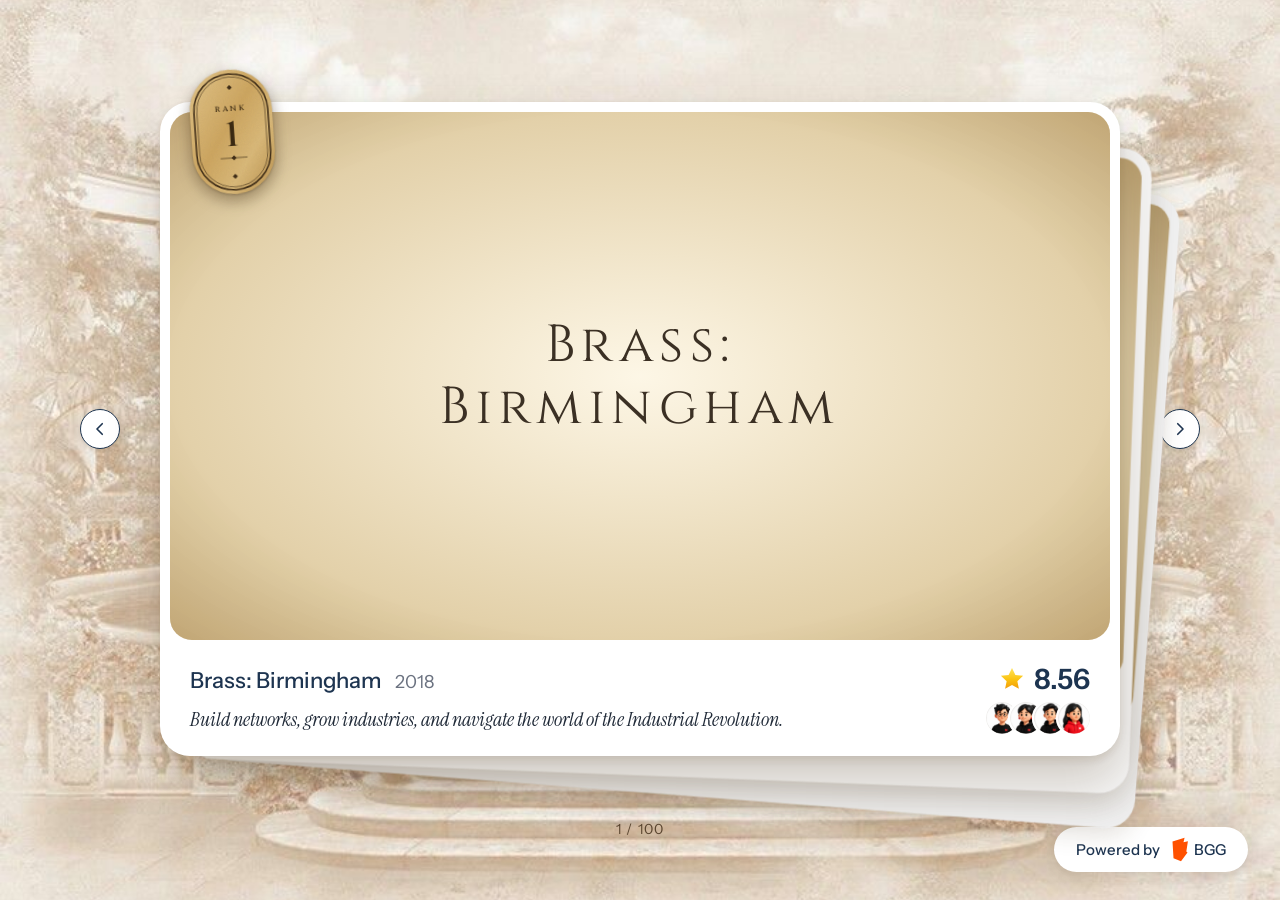
==== index.html @ 5e488d71 "Use illustrated player portraits for the best-player avatars Co-Authored-By: Claude Opus 5.5 <norepl" ====
<!doctype html>
<html lang="en">
<head>
  <meta charset="utf-8">
  <meta name="viewport" content="width=device-width, initial-scale=1">
  <title>Top 100 Board Games</title>
  <meta name="description" content="The 100 highest ranked board games on BoardGameGeek, one at a time.">
  <link rel="preconnect" href="https://fonts.googleapis.com">
  <link rel="preconnect" href="https://fonts.gstatic.com" crossorigin>
  <link href="https://fonts.googleapis.com/css2?family=Cinzel:wght@600&family=Instrument+Sans:wght@400;500;600&family=Instrument+Serif:ital@0;1&display=swap" rel="stylesheet">
  <link rel="stylesheet" href="styles.css">
</head>
<body>
  <div class="landscape" aria-hidden="true"></div>

  <!-- gradients and textures shared by every card -->
  <svg width="0" height="0" style="position:absolute" aria-hidden="true">
    <defs>
      <linearGradient id="gold" x1="0" y1="0" x2="1" y2="1">
              <stop offset="0" stop-color="#e6c98d"/>
              <stop offset=".45" stop-color="#cfa760"/>
              <stop offset=".7" stop-color="#dcbb7a"/>
              <stop offset="1" stop-color="#b98f4a"/>
            </linearGradient>
            <!-- faint paper grain -->
            <filter id="paper" x="0" y="0" width="100%" height="100%">
              <feTurbulence type="fractalNoise" baseFrequency=".9" numOctaves="2" seed="4" result="n"/>
              <feColorMatrix in="n" type="matrix" values="0 0 0 0 .35  0 0 0 0 .25  0 0 0 0 .12  0 0 0 .22 0" result="grain"/>
              <feComposite in="grain" in2="SourceGraphic" operator="in" result="g"/>
              <feMerge><feMergeNode in="SourceGraphic"/><feMergeNode in="g"/></feMerge>
            </filter>
      <linearGradient id="starGold" x1="0" y1="0" x2="0" y2="1">
                  <stop offset="0" stop-color="#ffe45c"/>
                  <stop offset=".55" stop-color="#fbc311"/>
                  <stop offset="1" stop-color="#f29d0a"/>
                </linearGradient>
    </defs>
  </svg>


  <main class="stage" aria-roledescription="carousel" aria-label="Top 100 board games">
    <button class="nav prev" type="button" aria-label="Previous game">
      <svg viewBox="0 0 24 24"><path d="M15 5l-7 7 7 7"/></svg>
    </button>

    <!-- the deck: the front card plus the next games fanned out behind it -->
    <div class="deck" aria-live="polite"></div>

    <button class="nav next" type="button" aria-label="Next game">
      <svg viewBox="0 0 24 24"><path d="M9 5l7 7-7 7"/></svg>
    </button>
  </main>

  <p class="counter"></p>
  <a class="credit" href="https://boardgamegeek.com" target="_blank" rel="noopener" aria-label="Powered by BoardGameGeek">
    Powered by
    <svg class="bgg-mark" viewBox="0 0 24 30" aria-hidden="true"><path d="M3 5.5 L17.5 1 L16.2 6.4 L21.5 5 L19.6 17.5 L21 18.6 L13.2 29 L4.2 25.6 Z"/></svg>
    BGG
  </a>

  <template id="card-template">
    <article class="card">
      <!-- ranking number on a golden label -->
      <div class="rank">
        <svg class="rank-tag" viewBox="0 0 100 150" aria-hidden="true">
          <rect x="1" y="1" width="98" height="148" rx="49" fill="url(#gold)" filter="url(#paper)"/>
          <rect x="6" y="6" width="88" height="138" rx="44" fill="none" stroke="#3f2d17" stroke-width="1.8"/>
          <rect x="9.5" y="9.5" width="81" height="131" rx="40.5" fill="none" stroke="#3f2d17" stroke-width=".7"/>
          <path d="M50 19 l3 3 -3 3 -3 -3z M50 125 l3 3 -3 3 -3 -3z" fill="#3f2d17"/>
          <text class="rank-caption" x="50" y="50">RANK</text>
          <path d="M34 106 h32" stroke="#3f2d17" stroke-width=".8"/>
          <path d="M50 103 l3 3 -3 3 -3 -3z" fill="#3f2d17"/>
          <text class="rank-text" x="50" y="92"></text>
        </svg>
        <span class="visually-hidden rank-label"></span>
      </div>
      <div class="art">
        <img alt="">
        <div class="placeholder"><span></span></div>
      </div>
      <div class="info">
        <div class="text">
          <h1><span class="name"></span> <span class="year"></span></h1>
          <p class="description"></p>
        </div>
        <div class="stats">
          <p class="rating">
            <svg viewBox="0 0 24 24" class="star" aria-hidden="true">
              <path d="M12 2.5l2.9 6 6.6.8-4.9 4.6 1.3 6.5L12 17.1l-5.9 3.3 1.3-6.5-4.9-4.6 6.6-.8z"/></svg>
            <span class="rating-value"></span>
          </p>
          <!-- best player count: one avatar per player, label on hover -->
          <div class="players" tabindex="0">
            <div class="avatars" aria-hidden="true"></div>
            <span class="players-tip" role="tooltip"></span>
          </div>
        </div>
      </div>
    </article>
  </template>

  <script src="data/games.js"></script>
  <script src="app.js"></script>
</body>
</html>
---- styles.css ----
:root {
  --ink: #1d3450;
  --muted: #6b7280;
  --card: #ffffff;
  --gold: #f5b90a;
}

* { box-sizing: border-box; }

html, body { height: 100%; margin: 0; }

body {
  font-family: "Instrument Sans", system-ui, sans-serif;
  color: var(--ink);
  background: #efe3d2;
  overflow-x: hidden;
  display: flex;
  flex-direction: column;
  align-items: center;
  justify-content: center;
  min-height: 100vh;
  padding: 72px 16px 32px;
}

.landscape {
  position: fixed;
  inset: 0;
  z-index: -1;
  background: #efe3d2 url("assets/background.jpg") center / cover no-repeat;
}

/* ---------- slideshow ---------- */

.stage {
  display: flex;
  align-items: center;
  gap: 40px;
  width: 100%;
  max-width: 1300px;
  justify-content: center;
}

.nav {
  flex: none;
  width: 40px;
  height: 40px;
  border-radius: 50%;
  border: 1.5px solid var(--ink);
  background: #fff;
  box-shadow: 0 2px 6px rgba(60, 40, 15, .15);
  display: grid;
  place-items: center;
  cursor: pointer;
  transition: transform .15s ease, background .15s ease;
}
.nav:hover { transform: scale(1.08); }
.nav:focus-visible { outline: 3px solid var(--ink); outline-offset: 3px; }
.nav svg {
  width: 18px;
  height: 18px;
  fill: none;
  stroke: var(--ink);
  stroke-width: 2.2;
  stroke-linecap: round;
  stroke-linejoin: round;
}

/* ---------- the deck ---------- */

.deck {
  position: relative;
  width: 100%;
  max-width: 960px;
}

.card {
  position: absolute;
  inset: 0;
  width: 100%;
  background: var(--card);
  border-radius: 30px;
  padding: 10px;
  box-shadow: 0 24px 50px rgba(80, 55, 25, .25), 0 4px 10px rgba(80, 55, 25, .12);
  transform-origin: 20% 100%;
  transition:
    transform .95s cubic-bezier(.45, .05, .2, 1),
    opacity .8s ease,
    filter .95s ease,
    box-shadow .95s ease;
}
/* the front card sets the deck's height */
.card[data-pos="0"] { position: relative; z-index: 4; }
/* the next games, fanned out to the right */
.card[data-pos="1"] {
  z-index: 3;
  transform: translate(20px, 8px) rotate(2.2deg) scale(.985);
  filter: brightness(.97);
  box-shadow: 0 12px 30px rgba(80, 55, 25, .18);
}
.card[data-pos="2"] {
  z-index: 2;
  transform: translate(38px, 16px) rotate(4.4deg) scale(.97);
  filter: brightness(.94);
  box-shadow: 0 10px 24px rgba(80, 55, 25, .14);
}
/* waiting at the very back, or leaving from there */
.card[data-pos="3"] {
  z-index: 1;
  transform: translate(52px, 22px) rotate(6deg) scale(.955);
  opacity: 0;
}
/* tossed off to the left (or arriving from there) */
.card[data-pos="out"] {
  z-index: 5;
  transform: translate(-75%, 40px) rotate(-12deg);
  opacity: 0;
}
.card[data-pos="out"] { transition-duration: .95s, .65s, .95s, .95s; }
/* the cards behind follow a beat later, so the deck settles like a cascade */
.card[data-pos="1"] { transition-delay: .06s; }
.card[data-pos="2"] { transition-delay: .12s; }
/* only the front card shows its tag and text; the rest show just their edges and art */
.card .rank,
.card .info { transition: opacity .5s ease .15s; }
.card:not([data-pos="0"]) .rank,
.card:not([data-pos="0"]) .info { opacity: 0; }

.art {
  position: relative;
  aspect-ratio: 16 / 9;
  border-radius: 22px;
  overflow: hidden;
  background: #efe6d2;
}
.art img {
  width: 100%;
  height: 100%;
  object-fit: cover;
  display: block;
}
.art img[hidden] { display: none; }

/* shown until real artwork arrives from BoardGameGeek */
.placeholder {
  position: absolute;
  inset: 0;
  display: grid;
  place-items: center;
  padding: 32px;
  text-align: center;
  background:
    radial-gradient(ellipse at center, rgba(255, 250, 235, .9), rgba(226, 208, 168, .9) 70%, rgba(190, 162, 112, .95)),
    #e8d9b5;
}
.placeholder[hidden] { display: none; }
.placeholder span {
  font-family: "Cinzel", Georgia, serif;
  font-size: clamp(24px, 4.2vw, 52px);
  letter-spacing: .12em;
  color: #3b3024;
  line-height: 1.2;
  max-width: 14ch;
}

/* ---------- ranking number: golden label ---------- */

.rank {
  position: absolute;
  top: -30px;
  left: 26px;
  z-index: 2;
  width: 84px;
  height: 126px;
  transform: rotate(-4deg);
  transform-origin: top left;
  filter: drop-shadow(0 6px 8px rgba(60, 40, 15, .35)) drop-shadow(0 1px 1px rgba(60, 40, 15, .3));
  pointer-events: none;
}
.rank-tag { width: 100%; height: 100%; display: block; }
.rank-text {
  font-family: "Cinzel", Georgia, serif;
  font-weight: 600;
  font-size: 42px;
  fill: #3a2912;
  text-anchor: middle;
}
.rank-text.long { font-size: 32px; }
.rank-caption {
  font-family: "Cinzel", Georgia, serif;
  font-weight: 600;
  font-size: 9px;
  letter-spacing: 3px;
  fill: #3a2912;
  text-anchor: middle;
}

.visually-hidden {
  position: absolute;
  width: 1px;
  height: 1px;
  overflow: hidden;
  clip-path: inset(50%);
  white-space: nowrap;
}

/* ---------- details ---------- */

.info {
  display: flex;
  justify-content: space-between;
  align-items: flex-end;
  gap: 32px;
  padding: 22px 20px 12px;
}

h1 {
  margin: 0 0 10px;
  font-size: 22px;
  font-weight: 500;
  line-height: 1.3;
}
.year { color: var(--muted); font-weight: 400; font-size: 18px; margin-left: 10px; }

.description {
  margin: 0;
  font-family: "Instrument Serif", Georgia, serif;
  font-style: italic;
  font-size: 20px;
  line-height: 1.45;
  color: #1f2937;
}

.stats { flex: none; text-align: right; }
.stats p {
  margin: 0;
  display: flex;
  align-items: center;
  justify-content: flex-end;
  gap: 8px;
  white-space: nowrap;
}
.rating { font-size: 28px; font-weight: 600; margin-bottom: 6px !important; }
/* player avatars, adapted from Watermelon UI "Avatar 19" (MIT) */
.players {
  position: relative;
  display: flex;
  justify-content: flex-end;
  outline: none;
  cursor: default;
}
.avatars { display: flex; }
.avatar {
  display: grid;
  place-items: center;
  width: 32px;
  height: 32px;
  border-radius: 50%;
  box-shadow: 0 0 0 2px var(--card);
  background: #f3f1ee;
  object-fit: cover;
  color: #fff;
  font-size: 12px;
  font-weight: 600;
  transition: transform .25s ease;
}
.avatar + .avatar { margin-left: -8px; }
.avatar.more { background: #ece6da; color: var(--ink); }
/* on hover each player hops up in turn */
.players:hover .avatar,
.players:focus-visible .avatar { transform: translateY(-2px); }
.players .avatar:nth-child(2) { transition-delay: .03s; }
.players .avatar:nth-child(3) { transition-delay: .06s; }
.players .avatar:nth-child(4) { transition-delay: .09s; }

.players-tip {
  position: absolute;
  top: 50%;
  right: calc(100% + 10px);
  padding: 4px 8px;
  border-radius: 6px;
  background: var(--ink);
  color: #fff;
  font-size: 12px;
  font-weight: 500;
  white-space: nowrap;
  opacity: 0;
  transform: translate(4px, -50%);
  transition: opacity .18s ease, transform .18s ease;
  pointer-events: none;
}
.players-tip::after {
  content: "";
  position: absolute;
  top: 50%;
  left: 100%;
  margin-top: -5px;
  border: 5px solid transparent;
  border-left-color: var(--ink);
}
.players:hover .players-tip,
.players:focus .players-tip { opacity: 1; transform: translate(0, -50%); }

.star { width: 28px; height: 28px; fill: url(#starGold); }

.counter {
  margin: 64px 0 0;
  font-size: 14px;
  letter-spacing: .08em;
  color: #5a4630;
}

.credit {
  position: fixed;
  right: 32px;
  bottom: 28px;
  display: flex;
  align-items: center;
  gap: 6px;
  padding: 10px 22px;
  border-radius: 999px;
  background: #fff;
  box-shadow: 0 4px 14px rgba(80, 55, 25, .15);
  color: var(--ink);
  font-size: 15px;
  font-weight: 500;
  text-decoration: none;
}
.credit:hover { box-shadow: 0 6px 18px rgba(80, 55, 25, .22); }
.bgg-mark { width: 20px; height: 25px; fill: #ff5100; margin-left: 4px; margin-right: -2px; }

/* ---------- small screens ---------- */

@media (max-width: 760px) {
  body { padding-top: 64px; }
  .stage { flex-wrap: wrap; gap: 20px; }
  .deck { order: -1; }
  .card { border-radius: 22px; padding: 8px; }
  .card[data-pos="1"] { transform: translate(8px, 6px) rotate(1.5deg) scale(.985); }
  .card[data-pos="2"] { transform: translate(15px, 12px) rotate(3deg) scale(.97); }
  .art { border-radius: 16px; }
  .rank { width: 64px; height: 96px; top: -24px; left: 16px; }
  .info { flex-direction: column; align-items: flex-start; gap: 16px; padding: 18px 10px 8px; }
  .stats { text-align: left; }
  .stats p, .players { justify-content: flex-start; }
  .players-tip { right: auto; left: calc(100% + 10px); transform: translate(-4px, -50%); }
  .players-tip::after { left: auto; right: 100%; border-left-color: transparent; border-right-color: var(--ink); }
  .rating { font-size: 24px; }
  .description { font-size: 18px; }
  .counter { margin-top: 28px; }
  .credit { position: static; margin-top: 14px; padding: 8px 18px; font-size: 14px; }
}

@media (prefers-reduced-motion: reduce) {
  .card, .nav, .card .rank, .card .info { transition: none; }
}
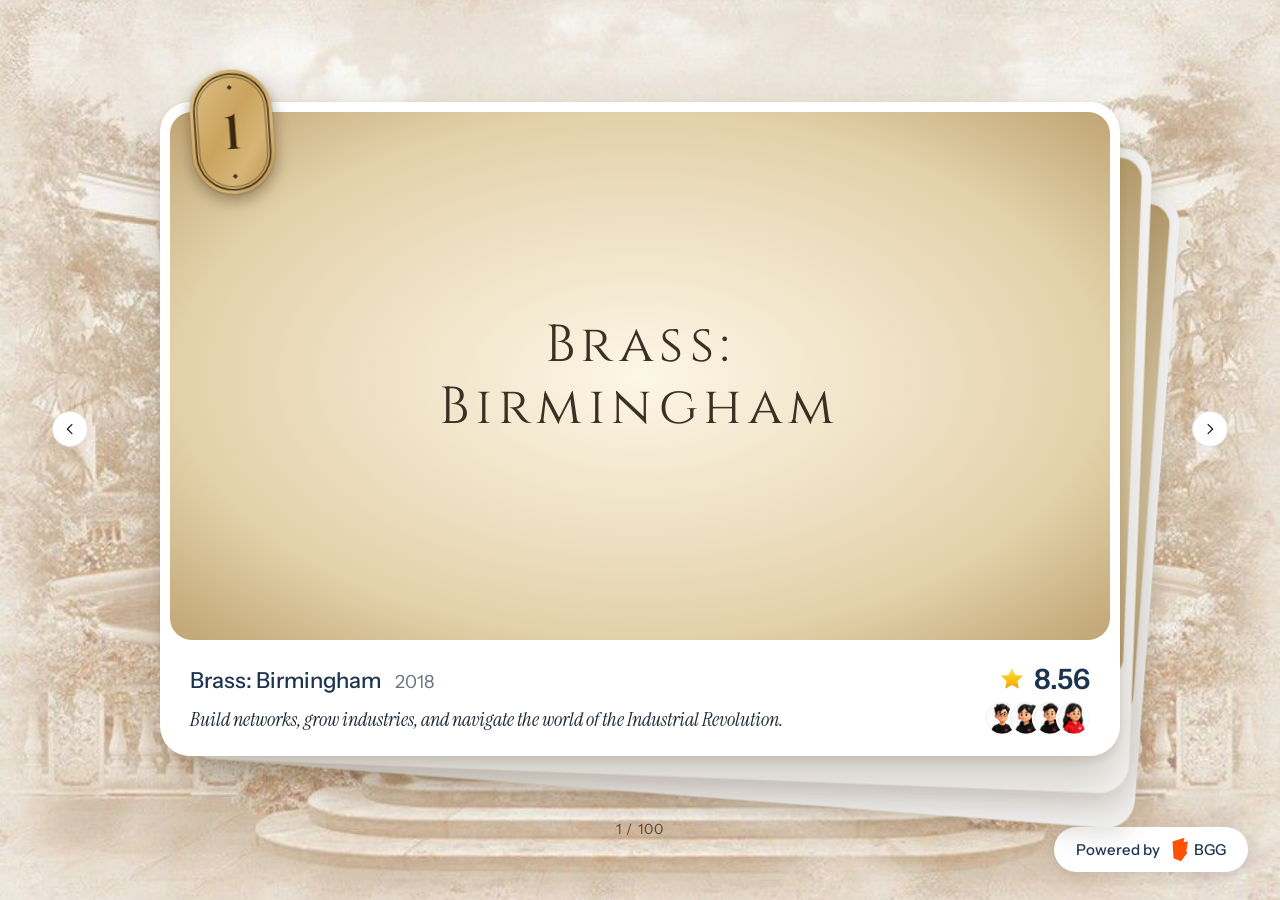
==== commit a7978bc8: "Rank tag shows just a larger number Co-Authored-By: Claude Opus 5.5 <noreply@anthropic.com> Claude-S" ====
--- a/index.html
+++ b/index.html
@@ -67,10 +67,7 @@
           <rect x="6" y="6" width="88" height="138" rx="44" fill="none" stroke="#3f2d17" stroke-width="1.8"/>
           <rect x="9.5" y="9.5" width="81" height="131" rx="40.5" fill="none" stroke="#3f2d17" stroke-width=".7"/>
           <path d="M50 19 l3 3 -3 3 -3 -3z M50 125 l3 3 -3 3 -3 -3z" fill="#3f2d17"/>
-          <text class="rank-caption" x="50" y="50">RANK</text>
-          <path d="M34 106 h32" stroke="#3f2d17" stroke-width=".8"/>
-          <path d="M50 103 l3 3 -3 3 -3 -3z" fill="#3f2d17"/>
-          <text class="rank-text" x="50" y="92"></text>
+          <text class="rank-text" x="50" y="75" dy=".35em"></text>
         </svg>
         <span class="visually-hidden rank-label"></span>
       </div>
--- a/styles.css
+++ b/styles.css
@@ -34,7 +34,7 @@
 .stage {
   display: flex;
   align-items: center;
-  gap: 40px;
+  gap: 72px;
   width: 100%;
   max-width: 1300px;
   justify-content: center;
@@ -42,25 +42,25 @@
 
 .nav {
   flex: none;
-  width: 40px;
-  height: 40px;
+  width: 36px;
+  height: 36px;
   border-radius: 50%;
-  border: 1.5px solid var(--ink);
+  border: 1px solid #e4e4e7;
   background: #fff;
-  box-shadow: 0 2px 6px rgba(60, 40, 15, .15);
+  box-shadow: 0 1px 2px rgba(0, 0, 0, .04);
   display: grid;
   place-items: center;
   cursor: pointer;
   transition: transform .15s ease, background .15s ease;
 }
-.nav:hover { transform: scale(1.08); }
+.nav:hover { transform: scale(1.06); border-color: #d4d4d8; }
 .nav:focus-visible { outline: 3px solid var(--ink); outline-offset: 3px; }
 .nav svg {
-  width: 18px;
-  height: 18px;
+  width: 16px;
+  height: 16px;
   fill: none;
-  stroke: var(--ink);
-  stroke-width: 2.2;
+  stroke: #18181b;
+  stroke-width: 1.8;
   stroke-linecap: round;
   stroke-linejoin: round;
 }
@@ -180,19 +180,11 @@
 .rank-text {
   font-family: "Cinzel", Georgia, serif;
   font-weight: 600;
-  font-size: 42px;
+  font-size: 58px;
   fill: #3a2912;
   text-anchor: middle;
 }
-.rank-text.long { font-size: 32px; }
-.rank-caption {
-  font-family: "Cinzel", Georgia, serif;
-  font-weight: 600;
-  font-size: 9px;
-  letter-spacing: 3px;
-  fill: #3a2912;
-  text-anchor: middle;
-}
+.rank-text.long { font-size: 38px; }
 
 .visually-hidden {
   position: absolute;
@@ -240,7 +232,7 @@
   white-space: nowrap;
 }
 .rating { font-size: 28px; font-weight: 600; margin-bottom: 6px !important; }
-/* player avatars, adapted from Watermelon UI "Avatar 19" (MIT) */
+/* player avatars, adapted from Watermelon UI "Avatar 16" and "Avatar 19" (MIT) */
 .players {
   position: relative;
   display: flex;
@@ -261,41 +253,35 @@
   color: #fff;
   font-size: 12px;
   font-weight: 600;
-  transition: transform .25s ease;
+  transition: transform .3s ease-in-out, box-shadow .3s ease-in-out;
 }
 .avatar + .avatar { margin-left: -8px; }
 .avatar.more { background: #ece6da; color: var(--ink); }
-/* on hover each player hops up in turn */
-.players:hover .avatar,
-.players:focus-visible .avatar { transform: translateY(-2px); }
-.players .avatar:nth-child(2) { transition-delay: .03s; }
-.players .avatar:nth-child(3) { transition-delay: .06s; }
-.players .avatar:nth-child(4) { transition-delay: .09s; }
+/* hovering a player lifts it above its neighbours, as in Watermelon UI "Avatar 16" */
+.avatar { position: relative; }
+.avatar:hover {
+  z-index: 1;
+  transform: translateY(-4px);
+  box-shadow: 0 0 0 2px var(--card), 0 10px 15px -3px rgba(0, 0, 0, .12), 0 4px 6px -4px rgba(0, 0, 0, .1);
+}
 
 .players-tip {
   position: absolute;
   top: 50%;
   right: calc(100% + 10px);
-  padding: 4px 8px;
-  border-radius: 6px;
-  background: var(--ink);
-  color: #fff;
-  font-size: 12px;
+  padding: 8px 14px;
+  border-radius: 14px;
+  border: 1px solid #ececec;
+  background: #fff;
+  box-shadow: 0 6px 16px rgba(0, 0, 0, .08), 0 1px 3px rgba(0, 0, 0, .05);
+  color: var(--ink);
+  font-size: 15px;
   font-weight: 500;
   white-space: nowrap;
   opacity: 0;
   transform: translate(4px, -50%);
   transition: opacity .18s ease, transform .18s ease;
   pointer-events: none;
-}
-.players-tip::after {
-  content: "";
-  position: absolute;
-  top: 50%;
-  left: 100%;
-  margin-top: -5px;
-  border: 5px solid transparent;
-  border-left-color: var(--ink);
 }
 .players:hover .players-tip,
 .players:focus .players-tip { opacity: 1; transform: translate(0, -50%); }
@@ -343,7 +329,6 @@
   .stats { text-align: left; }
   .stats p, .players { justify-content: flex-start; }
   .players-tip { right: auto; left: calc(100% + 10px); transform: translate(-4px, -50%); }
-  .players-tip::after { left: auto; right: 100%; border-left-color: transparent; border-right-color: var(--ink); }
   .rating { font-size: 24px; }
   .description { font-size: 18px; }
   .counter { margin-top: 28px; }
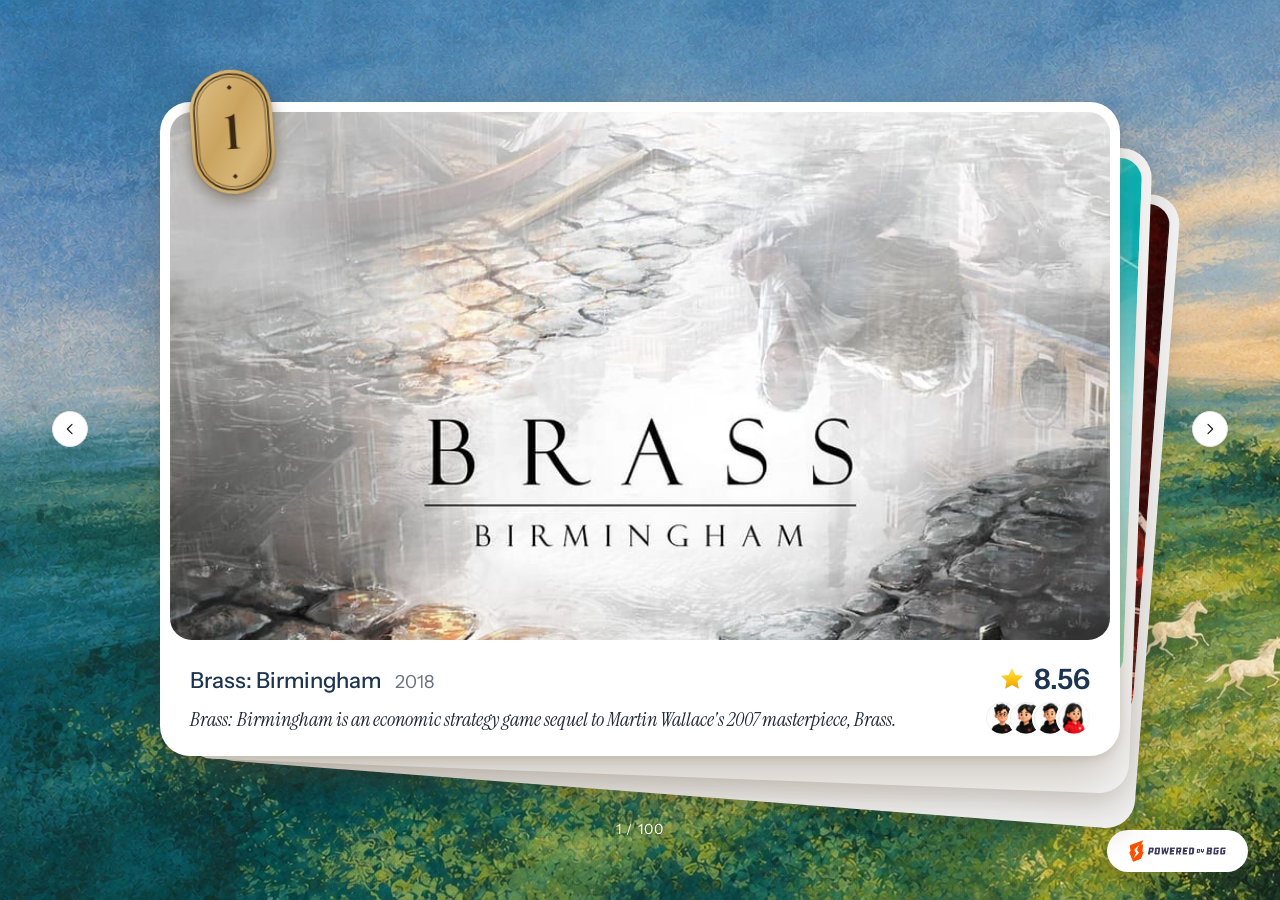
==== commit 2fd80c90: "Use BGG's official Powered by BGG logo in the credit badge Co-Authored-By: Claude Opus 5.5 <noreply@" ====
--- a/index.html
+++ b/index.html
@@ -52,10 +52,8 @@
   </main>
 
   <p class="counter"></p>
-  <a class="credit" href="https://boardgamegeek.com" target="_blank" rel="noopener" aria-label="Powered by BoardGameGeek">
-    Powered by
-    <svg class="bgg-mark" viewBox="0 0 24 30" aria-hidden="true"><path d="M3 5.5 L17.5 1 L16.2 6.4 L21.5 5 L19.6 17.5 L21 18.6 L13.2 29 L4.2 25.6 Z"/></svg>
-    BGG
+  <a class="credit" href="https://boardgamegeek.com" target="_blank" rel="noopener">
+    <img src="assets/powered-by-bgg.png" alt="Powered by BGG" width="137" height="31">
   </a>
 
   <template id="card-template">
--- a/styles.css
+++ b/styles.css
@@ -12,7 +12,7 @@
 body {
   font-family: "Instrument Sans", system-ui, sans-serif;
   color: var(--ink);
-  background: #efe3d2;
+  background: #5f8f6a;
   overflow-x: hidden;
   display: flex;
   flex-direction: column;
@@ -26,7 +26,7 @@
   position: fixed;
   inset: 0;
   z-index: -1;
-  background: #efe3d2 url("assets/background.jpg") center / cover no-repeat;
+  background: #5f8f6a url("assets/background-horses.webp") left center / cover no-repeat;
 }
 
 /* ---------- slideshow ---------- */
@@ -132,10 +132,12 @@
   overflow: hidden;
   background: #efe6d2;
 }
+/* the cover fills the card's width; the crop leans to the top, where most boxes print their title */
 .art img {
   width: 100%;
   height: 100%;
   object-fit: cover;
+  object-position: center 18%;
   display: block;
 }
 .art img[hidden] { display: none; }
@@ -235,6 +237,8 @@
 /* player avatars, adapted from Watermelon UI "Avatar 16" and "Avatar 19" (MIT) */
 .players {
   position: relative;
+  width: fit-content;
+  margin-left: auto;
   display: flex;
   justify-content: flex-end;
   outline: none;
@@ -268,7 +272,7 @@
 .players-tip {
   position: absolute;
   top: 50%;
-  right: calc(100% + 10px);
+  right: calc(100% + 4px);
   padding: 8px 14px;
   border-radius: 14px;
   border: 1px solid #ececec;
@@ -292,7 +296,8 @@
   margin: 64px 0 0;
   font-size: 14px;
   letter-spacing: .08em;
-  color: #5a4630;
+  color: #fff;
+  text-shadow: 0 1px 3px rgba(0, 0, 0, .35);
 }
 
 .credit {
@@ -312,7 +317,7 @@
   text-decoration: none;
 }
 .credit:hover { box-shadow: 0 6px 18px rgba(80, 55, 25, .22); }
-.bgg-mark { width: 20px; height: 25px; fill: #ff5100; margin-left: 4px; margin-right: -2px; }
+.credit img { display: block; height: 22px; width: auto; }
 
 /* ---------- small screens ---------- */
 
@@ -328,7 +333,8 @@
   .info { flex-direction: column; align-items: flex-start; gap: 16px; padding: 18px 10px 8px; }
   .stats { text-align: left; }
   .stats p, .players { justify-content: flex-start; }
-  .players-tip { right: auto; left: calc(100% + 10px); transform: translate(-4px, -50%); }
+  .players { margin-left: 0; }
+  .players-tip { right: auto; left: calc(100% + 4px); transform: translate(-4px, -50%); }
   .rating { font-size: 24px; }
   .description { font-size: 18px; }
   .counter { margin-top: 28px; }
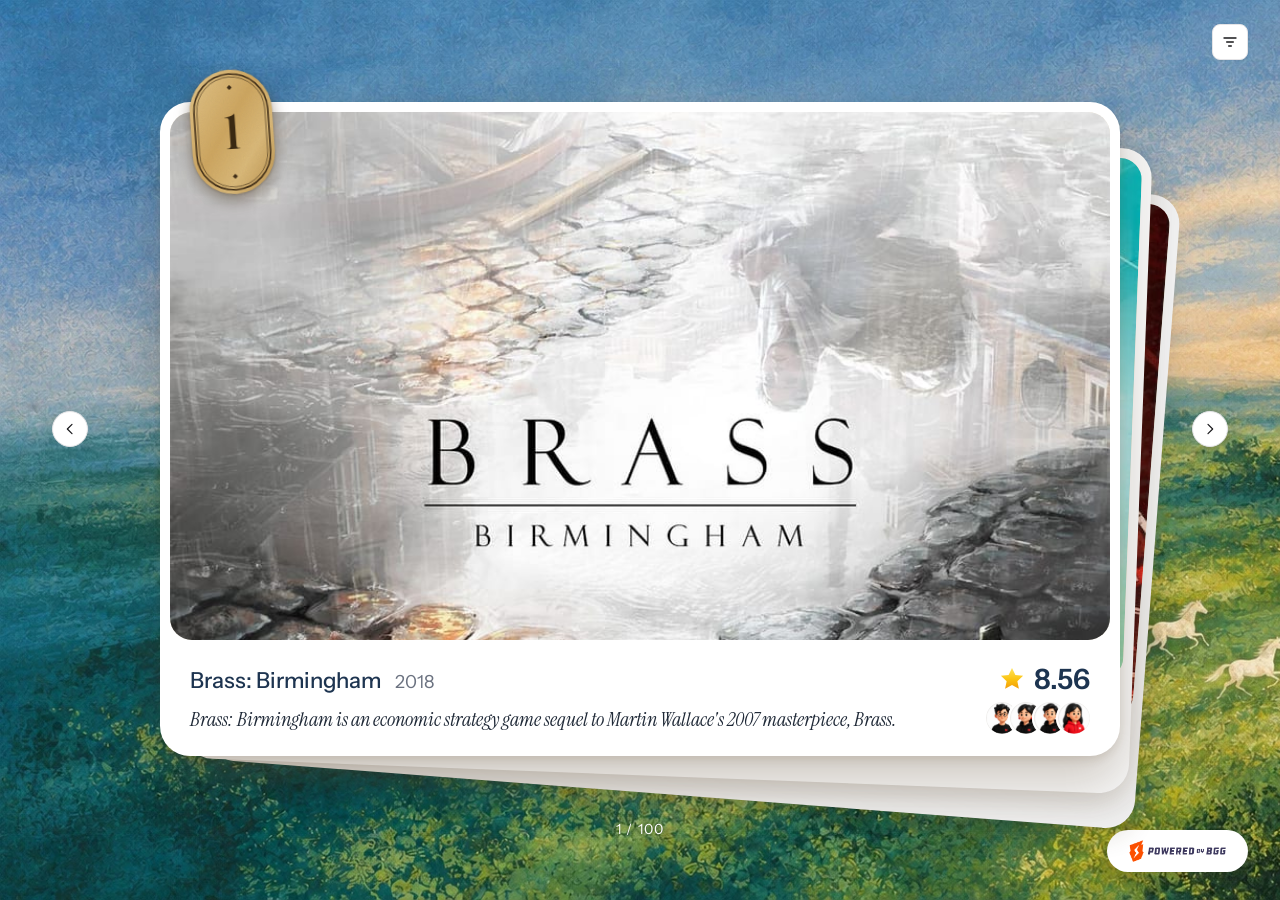
==== commit a03a20e2: "Add a filters panel with player-count and complexity sliders A filter button in the top-right corner" ====
--- a/index.html
+++ b/index.html
@@ -38,6 +38,41 @@
   </svg>
 
 
+  <!-- filters: a button in the top-right corner that opens a small panel -->
+  <div class="filters">
+    <button class="filter-toggle" type="button" aria-label="Filters" aria-expanded="false" aria-controls="filter-panel">
+      <svg viewBox="0 0 24 24" aria-hidden="true"><path d="M3 6h18M7 12h10M10 18h4"/></svg>
+      <span class="filter-dot" hidden></span>
+    </button>
+    <form class="filter-panel" id="filter-panel" hidden>
+      <p class="filter-title">Filters</p>
+
+      <div class="filter-group">
+        <label class="filter-label" for="players-min">Best with <span class="filter-value" id="players-value"></span></label>
+        <div class="range" data-range="players">
+          <div class="range-track"><div class="range-fill"></div></div>
+          <input type="range" id="players-min" min="1" max="6" step="1" aria-label="Fewest players">
+          <input type="range" id="players-max" min="1" max="6" step="1" aria-label="Most players">
+        </div>
+      </div>
+
+      <div class="filter-group">
+        <label class="filter-label" for="weight-min">Complexity <span class="filter-value" id="weight-value"></span></label>
+        <div class="range" data-range="weight">
+          <div class="range-track"><div class="range-fill"></div></div>
+          <input type="range" id="weight-min" min="1" max="5" step="0.1" aria-label="Lightest">
+          <input type="range" id="weight-max" min="1" max="5" step="0.1" aria-label="Heaviest">
+        </div>
+        <p class="filter-note" id="weight-note" hidden>Complexity arrives with the next weekly update.</p>
+      </div>
+
+      <div class="filter-actions">
+        <button type="button" class="btn btn-outline" id="filter-clear">Clear</button>
+        <button type="submit" class="btn btn-solid">Apply</button>
+      </div>
+    </form>
+  </div>
+
   <main class="stage" aria-roledescription="carousel" aria-label="Top 100 board games">
     <button class="nav prev" type="button" aria-label="Previous game">
       <svg viewBox="0 0 24 24"><path d="M15 5l-7 7 7 7"/></svg>
@@ -52,6 +87,10 @@
   </main>
 
   <p class="counter"></p>
+  <div class="empty" hidden>
+    <p>No games match these filters.</p>
+    <button type="button" class="btn btn-outline" id="empty-clear">Clear filters</button>
+  </div>
   <a class="credit" href="https://boardgamegeek.com" target="_blank" rel="noopener">
     <img src="assets/powered-by-bgg.png" alt="Powered by BGG" width="137" height="31">
   </a>
--- a/styles.css
+++ b/styles.css
@@ -6,6 +6,7 @@
 }
 
 * { box-sizing: border-box; }
+[hidden] { display: none !important; }
 
 html, body { height: 100%; margin: 0; }
 
@@ -319,12 +320,173 @@
 .credit:hover { box-shadow: 0 6px 18px rgba(80, 55, 25, .22); }
 .credit img { display: block; height: 22px; width: auto; }
 
+/* ---------- filters (adapted from Origin UI's filter popover and price slider) ---------- */
+
+.filters {
+  position: fixed;
+  top: 24px;
+  right: 32px;
+  z-index: 20;
+}
+.filter-toggle {
+  position: relative;
+  display: grid;
+  place-items: center;
+  width: 36px;
+  height: 36px;
+  border-radius: 8px;
+  border: 1px solid #e4e4e7;
+  background: #fff;
+  box-shadow: 0 1px 2px rgba(0, 0, 0, .05);
+  cursor: pointer;
+}
+.filter-toggle:hover { border-color: #d4d4d8; }
+.filter-toggle:focus-visible { outline: 2px solid var(--ink); outline-offset: 2px; }
+.filter-toggle svg {
+  width: 16px;
+  height: 16px;
+  fill: none;
+  stroke: #18181b;
+  stroke-width: 2;
+  stroke-linecap: round;
+}
+/* a small dot on the button while filters are on */
+.filter-dot {
+  position: absolute;
+  top: 6px;
+  right: 6px;
+  width: 7px;
+  height: 7px;
+  border-radius: 50%;
+  background: #ff5100;
+  box-shadow: 0 0 0 2px #fff;
+}
+
+.filter-panel {
+  position: absolute;
+  top: calc(100% + 8px);
+  right: 0;
+  width: min(300px, calc(100vw - 32px));
+  display: grid;
+  gap: 16px;
+  padding: 14px 14px 12px;
+  border: 1px solid #e4e4e7;
+  border-radius: 12px;
+  background: #fff;
+  box-shadow: 0 10px 30px rgba(0, 0, 0, .12), 0 2px 6px rgba(0, 0, 0, .06);
+  color: #18181b;
+  animation: panel-in .16s ease-out;
+}
+@keyframes panel-in { from { opacity: 0; transform: translateY(-4px); } }
+.filter-title { margin: 0; font-size: 12px; font-weight: 500; color: #71717a; }
+.filter-group { display: grid; gap: 12px; }
+.filter-label {
+  display: flex;
+  justify-content: space-between;
+  gap: 8px;
+  font-size: 14px;
+  font-weight: 500;
+}
+.filter-value { font-weight: 400; color: #52525b; font-variant-numeric: tabular-nums; }
+.filter-note { margin: -4px 0 0; font-size: 12px; color: #71717a; }
+
+/* two-handle slider: two range inputs stacked on one track */
+.range { position: relative; height: 20px; }
+.range-track {
+  position: absolute;
+  inset: 7px 10px;
+  border-radius: 3px;
+  background: #e4e4e7;
+}
+.range-fill {
+  position: absolute;
+  top: 0;
+  bottom: 0;
+  left: var(--from, 0%);
+  right: calc(100% - var(--to, 100%));
+  border-radius: 3px;
+  background: #18181b;
+}
+.range input {
+  position: absolute;
+  inset: 0;
+  width: 100%;
+  margin: 0;
+  background: none;
+  pointer-events: none;
+  -webkit-appearance: none;
+  appearance: none;
+}
+.range input::-webkit-slider-runnable-track { height: 20px; background: none; }
+.range input::-moz-range-track { background: none; }
+.range input::-webkit-slider-thumb {
+  -webkit-appearance: none;
+  width: 20px;
+  height: 20px;
+  border-radius: 50%;
+  border: 2px solid #18181b;
+  background: #fff;
+  box-shadow: 0 1px 3px rgba(0, 0, 0, .15);
+  pointer-events: auto;
+  cursor: grab;
+}
+.range input::-moz-range-thumb {
+  width: 16px;
+  height: 16px;
+  border-radius: 50%;
+  border: 2px solid #18181b;
+  background: #fff;
+  box-shadow: 0 1px 3px rgba(0, 0, 0, .15);
+  pointer-events: auto;
+  cursor: grab;
+}
+.range input:focus-visible::-webkit-slider-thumb { box-shadow: 0 0 0 4px rgba(24, 24, 27, .15); }
+.range input:focus-visible::-moz-range-thumb { box-shadow: 0 0 0 4px rgba(24, 24, 27, .15); }
+.range input:disabled::-webkit-slider-thumb { border-color: #d4d4d8; cursor: default; }
+.range input:disabled::-moz-range-thumb { border-color: #d4d4d8; cursor: default; }
+.range.is-disabled .range-fill { background: #d4d4d8; }
+
+.filter-actions {
+  display: flex;
+  justify-content: space-between;
+  gap: 8px;
+  margin: 0 -14px;
+  padding: 12px 14px 0;
+  border-top: 1px solid #e4e4e7;
+}
+.btn {
+  height: 30px;
+  padding: 0 10px;
+  border-radius: 6px;
+  font: 500 13px/1 "Instrument Sans", system-ui, sans-serif;
+  cursor: pointer;
+}
+.btn-outline { border: 1px solid #e4e4e7; background: #fff; color: #18181b; }
+.btn-outline:hover { background: #f4f4f5; }
+.btn-solid { border: 1px solid #18181b; background: #18181b; color: #fff; }
+.btn-solid:hover { background: #27272a; }
+.btn:focus-visible { outline: 2px solid var(--ink); outline-offset: 2px; }
+
+.empty {
+  display: grid;
+  justify-items: center;
+  gap: 14px;
+  padding: 32px 40px;
+  border-radius: 20px;
+  background: #fff;
+  box-shadow: 0 24px 50px rgba(80, 55, 25, .25);
+  color: var(--ink);
+  font-size: 17px;
+}
+.empty p { margin: 0; }
+
 /* ---------- small screens ---------- */
 
 @media (max-width: 760px) {
   body { padding-top: 64px; }
   .stage { flex-wrap: wrap; gap: 20px; }
   .deck { order: -1; }
+  .filters { top: 16px; right: 16px; }
   .card { border-radius: 22px; padding: 8px; }
   .card[data-pos="1"] { transform: translate(8px, 6px) rotate(1.5deg) scale(.985); }
   .card[data-pos="2"] { transform: translate(15px, 12px) rotate(3deg) scale(.97); }
@@ -343,4 +505,5 @@
 
 @media (prefers-reduced-motion: reduce) {
   .card, .nav, .card .rank, .card .info { transition: none; }
-}
+  .filter-panel { animation: none; }
+}
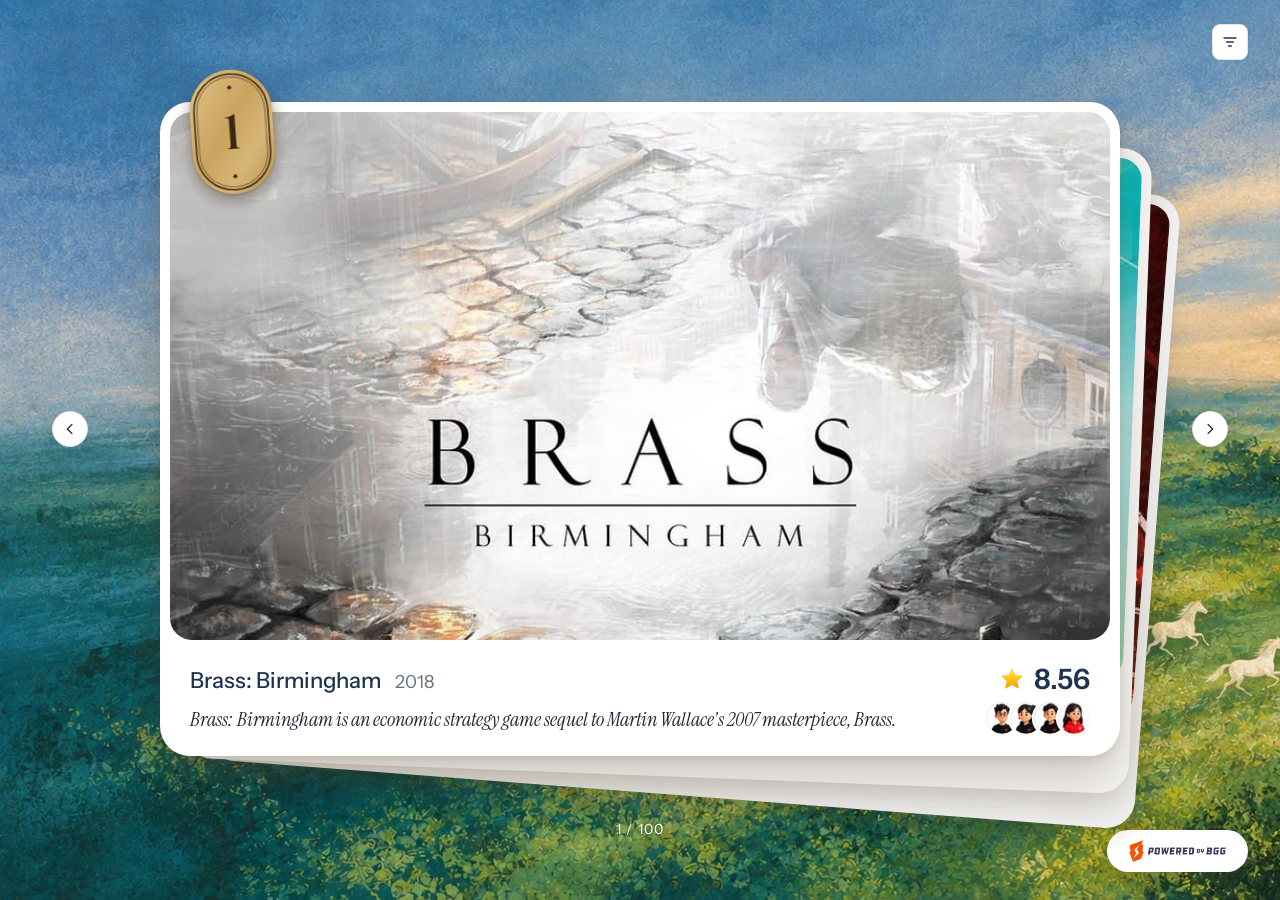
==== commit 2dff5b6c: "Smoother players slider and navy filter colours The players handles glide freely while dragging and " ====
--- a/index.html
+++ b/index.html
@@ -51,8 +51,8 @@
         <label class="filter-label" for="players-min">Best with <span class="filter-value" id="players-value"></span></label>
         <div class="range" data-range="players">
           <div class="range-track"><div class="range-fill"></div></div>
-          <input type="range" id="players-min" min="1" max="6" step="1" aria-label="Fewest players">
-          <input type="range" id="players-max" min="1" max="6" step="1" aria-label="Most players">
+          <input type="range" id="players-min" min="1" max="6" step="0.01" aria-label="Fewest players">
+          <input type="range" id="players-max" min="1" max="6" step="0.01" aria-label="Most players">
         </div>
       </div>
 
@@ -63,6 +63,7 @@
           <input type="range" id="weight-min" min="1" max="5" step="0.1" aria-label="Lightest">
           <input type="range" id="weight-max" min="1" max="5" step="0.1" aria-label="Heaviest">
         </div>
+        <div class="range-scale" aria-hidden="true"><span>Light</span><span>Heavy</span></div>
         <p class="filter-note" id="weight-note" hidden>Complexity arrives with the next weekly update.</p>
       </div>
 
--- a/styles.css
+++ b/styles.css
@@ -346,7 +346,7 @@
   width: 16px;
   height: 16px;
   fill: none;
-  stroke: #18181b;
+  stroke: var(--ink);
   stroke-width: 2;
   stroke-linecap: round;
 }
@@ -374,7 +374,7 @@
   border-radius: 12px;
   background: #fff;
   box-shadow: 0 10px 30px rgba(0, 0, 0, .12), 0 2px 6px rgba(0, 0, 0, .06);
-  color: #18181b;
+  color: var(--ink);
   animation: panel-in .16s ease-out;
 }
 @keyframes panel-in { from { opacity: 0; transform: translateY(-4px); } }
@@ -389,6 +389,7 @@
 }
 .filter-value { font-weight: 400; color: #52525b; font-variant-numeric: tabular-nums; }
 .filter-note { margin: -4px 0 0; font-size: 12px; color: #71717a; }
+.range-scale { display: flex; justify-content: space-between; margin-top: -8px; font-size: 12px; color: #71717a; }
 
 /* two-handle slider: two range inputs stacked on one track */
 .range { position: relative; height: 20px; }
@@ -405,8 +406,9 @@
   left: var(--from, 0%);
   right: calc(100% - var(--to, 100%));
   border-radius: 3px;
-  background: #18181b;
-}
+  background: var(--ink);
+}
+.range.is-snapping .range-fill { transition: left .18s ease-out, right .18s ease-out; }
 .range input {
   position: absolute;
   inset: 0;
@@ -416,6 +418,7 @@
   pointer-events: none;
   -webkit-appearance: none;
   appearance: none;
+  outline: none; /* the handle shows its own focus ring */
 }
 .range input::-webkit-slider-runnable-track { height: 20px; background: none; }
 .range input::-moz-range-track { background: none; }
@@ -424,7 +427,7 @@
   width: 20px;
   height: 20px;
   border-radius: 50%;
-  border: 2px solid #18181b;
+  border: 2px solid var(--ink);
   background: #fff;
   box-shadow: 0 1px 3px rgba(0, 0, 0, .15);
   pointer-events: auto;
@@ -434,14 +437,14 @@
   width: 16px;
   height: 16px;
   border-radius: 50%;
-  border: 2px solid #18181b;
+  border: 2px solid var(--ink);
   background: #fff;
   box-shadow: 0 1px 3px rgba(0, 0, 0, .15);
   pointer-events: auto;
   cursor: grab;
 }
-.range input:focus-visible::-webkit-slider-thumb { box-shadow: 0 0 0 4px rgba(24, 24, 27, .15); }
-.range input:focus-visible::-moz-range-thumb { box-shadow: 0 0 0 4px rgba(24, 24, 27, .15); }
+.range input:focus-visible::-webkit-slider-thumb { box-shadow: 0 0 0 4px rgba(29, 52, 80, .18); }
+.range input:focus-visible::-moz-range-thumb { box-shadow: 0 0 0 4px rgba(29, 52, 80, .18); }
 .range input:disabled::-webkit-slider-thumb { border-color: #d4d4d8; cursor: default; }
 .range input:disabled::-moz-range-thumb { border-color: #d4d4d8; cursor: default; }
 .range.is-disabled .range-fill { background: #d4d4d8; }
@@ -461,10 +464,10 @@
   font: 500 13px/1 "Instrument Sans", system-ui, sans-serif;
   cursor: pointer;
 }
-.btn-outline { border: 1px solid #e4e4e7; background: #fff; color: #18181b; }
+.btn-outline { border: 1px solid #e4e4e7; background: #fff; color: var(--ink); }
 .btn-outline:hover { background: #f4f4f5; }
-.btn-solid { border: 1px solid #18181b; background: #18181b; color: #fff; }
-.btn-solid:hover { background: #27272a; }
+.btn-solid { border: 1px solid var(--ink); background: var(--ink); color: #fff; }
+.btn-solid:hover { background: #2a4668; border-color: #2a4668; }
 .btn:focus-visible { outline: 2px solid var(--ink); outline-offset: 2px; }
 
 .empty {
